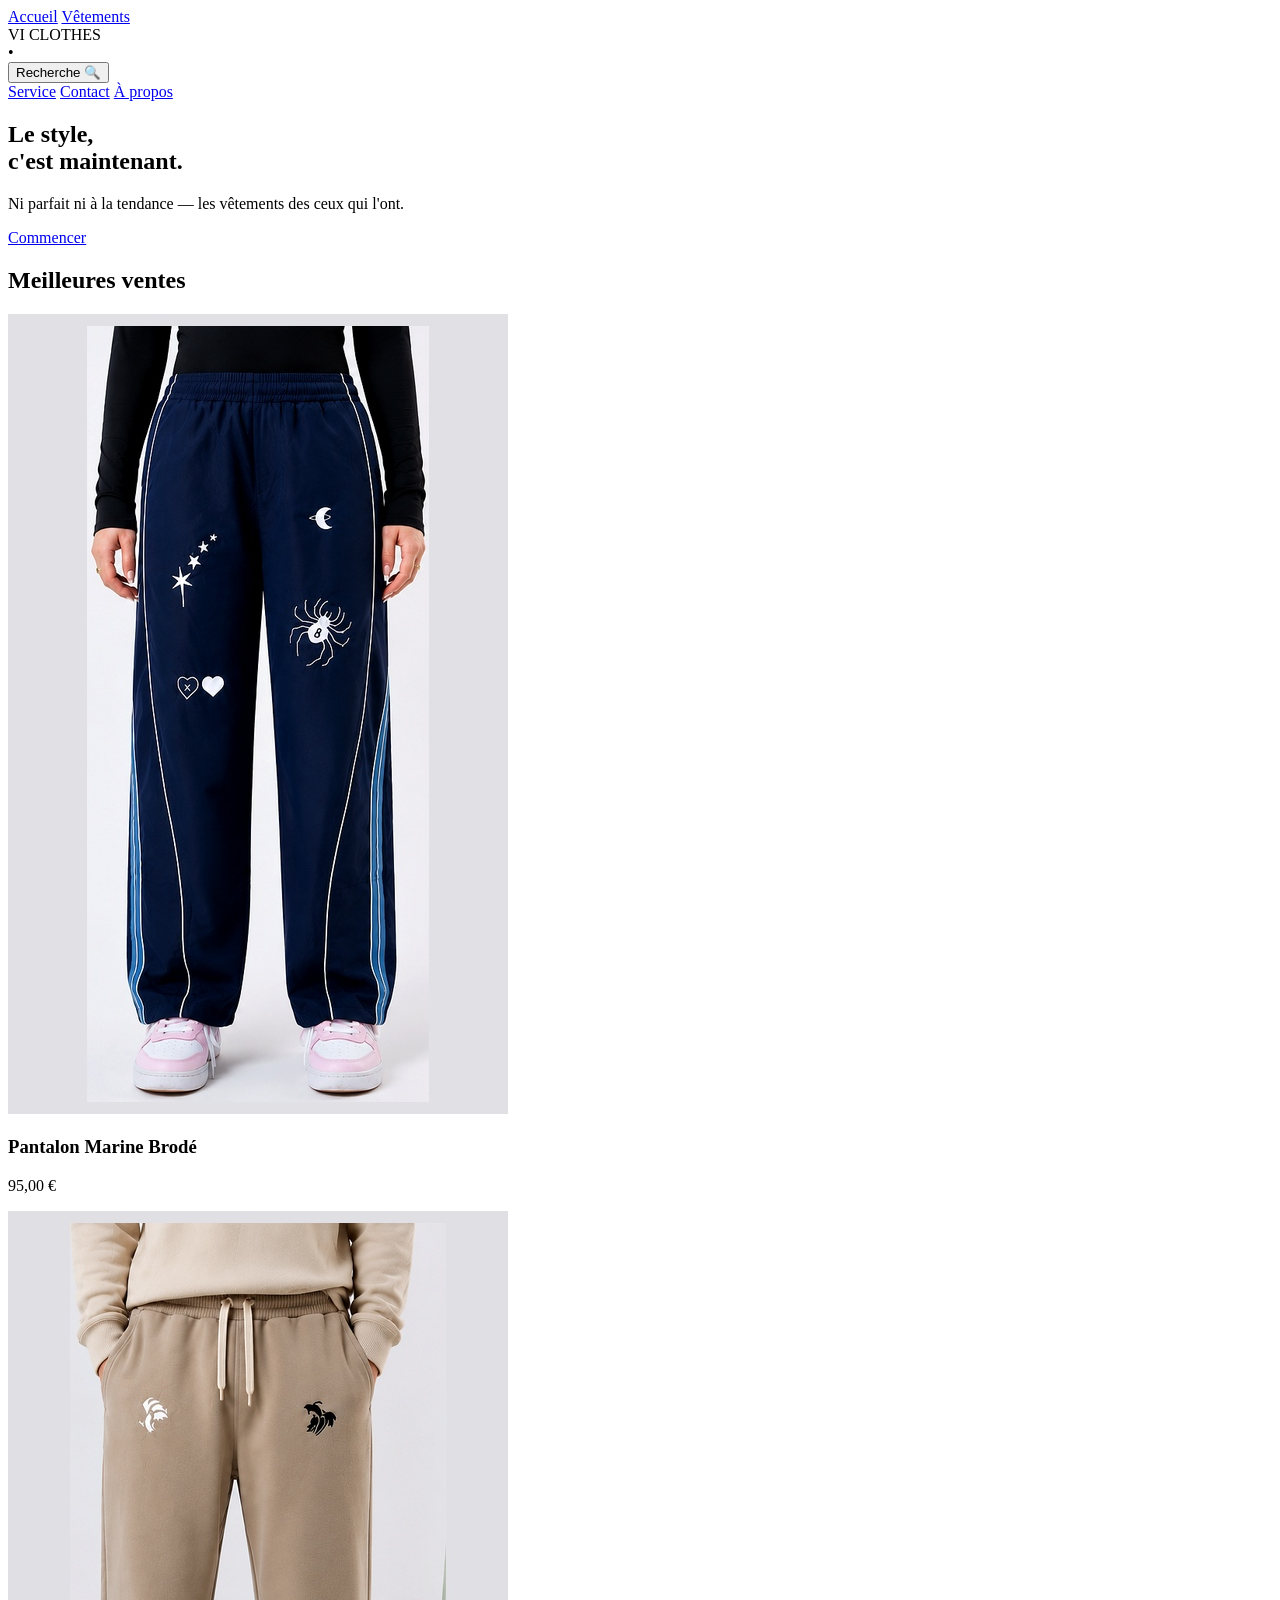
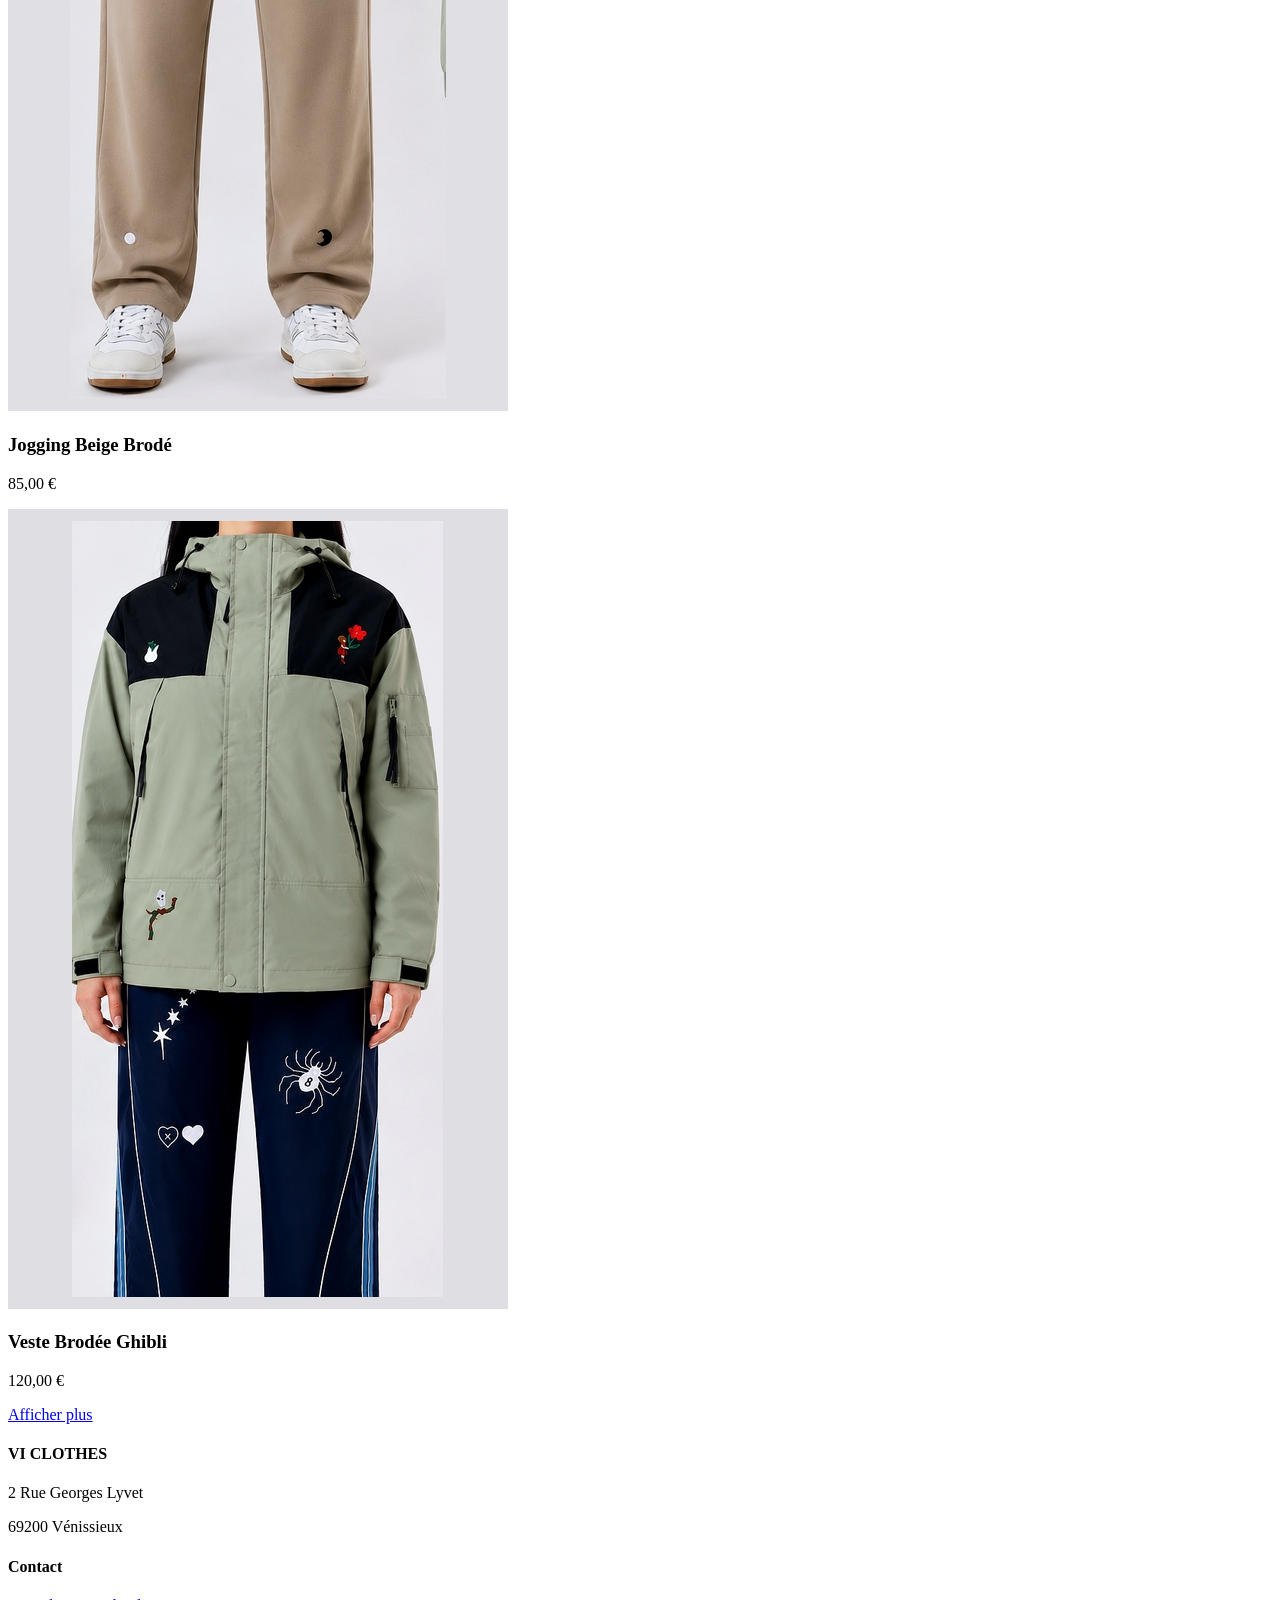
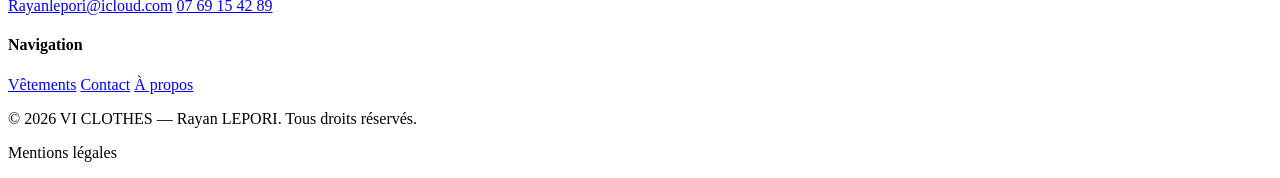
==== index.html @ 130543b9 "Update index.html" ====
<!DOCTYPE html>
<html lang="fr">
<head>
    <meta charset="UTF-8">
    <meta name="viewport" content="width=device-width, initial-scale=1.0">
    <title>VI CLOTHES</title>
    <link rel="stylesheet" href="accueil.css">
</head>
<body>

    <!-- NAVBAR -->
    <nav>
        <div class="nav-gauche">
            <a href="index.html">Accueil</a>
            <a href="vetements.html">Vêtements</a>
        </div>

        <div class="nav-centre">
            <span class="logo">VI CLOTHES</span><br>
            <span class="point">•</span>
        </div>

        <div class="nav-droite">
            <button class="btn-recherche">Recherche 🔍</button>
            <div class="nav-liens">
                <a href="service.html">Service</a>
                <a href="contact.html">Contact</a>
                <a href="apropos.html">À propos</a>
            </div>
        </div>
    </nav>

    <!-- BANNIERE -->
    <section class="banniere">
        <div class="banniere-overlay"></div>
        <div class="banniere-contenu">
            <h1>Le style,<br>c'est maintenant.</h1>
            <p>Ni parfait ni à la tendance — les vêtements des ceux qui l'ont.</p>
            <a href="vetements.html" class="btn-commander">Commencer</a>
        </div>
    </section>

    <!-- MEILLEURES VENTES -->
    <section class="meilleures-ventes">
        <h2>Meilleures ventes</h2>
        <div class="grille-produits">

            <div class="carte-produit">
                <img src="img/img_pantalon_marine.jpg" alt="Pantalon Marine Brodé">
                <div class="info-produit">
                    <h3>Pantalon Marine Brodé</h3>
                    <p>95,00 €</p>
                </div>
            </div>

            <div class="carte-produit">
                <img src="img/img_jogging_beige.jpg" alt="Jogging Beige Brodé">
                <div class="info-produit">
                    <h3>Jogging Beige Brodé</h3>
                    <p>85,00 €</p>
                </div>
            </div>

            <div class="carte-produit">
                <img src="img/img_veste_ghibli.jpg" alt="Veste Brodée Ghibli">
                <div class="info-produit">
                    <h3>Veste Brodée Ghibli</h3>
                    <p>120,00 €</p>
                </div>
            </div>

        </div>
        <div class="voir-plus">
            <a href="vetements.html">Afficher plus</a>
        </div>
    </section>

    <!-- FOOTER -->
    <footer>
        <div class="footer-grille">
            <div class="footer-colonne">
                <h4>VI CLOTHES</h4>
                <p>2 Rue Georges Lyvet</p>
                <p>69200 Vénissieux</p>
            </div>
            <div class="footer-colonne">
                <h4>Contact</h4>
                <a href="mailto:Rayanlepori@icloud.com">Rayanlepori@icloud.com</a>
                <a href="tel:0769154289">07 69 15 42 89</a>
            </div>
            <div class="footer-colonne">
                <h4>Navigation</h4>
                <a href="vetements.html">Vêtements</a>
                <a href="contact.html">Contact</a>
                <a href="apropos.html">À propos</a>
            </div>
        </div>
        <div class="footer-bas">
            <p>© 2026 VI CLOTHES — Rayan LEPORI. Tous droits réservés.</p>
            <p>Mentions légales</p>
        </div>
    </footer>

</body>
</html>
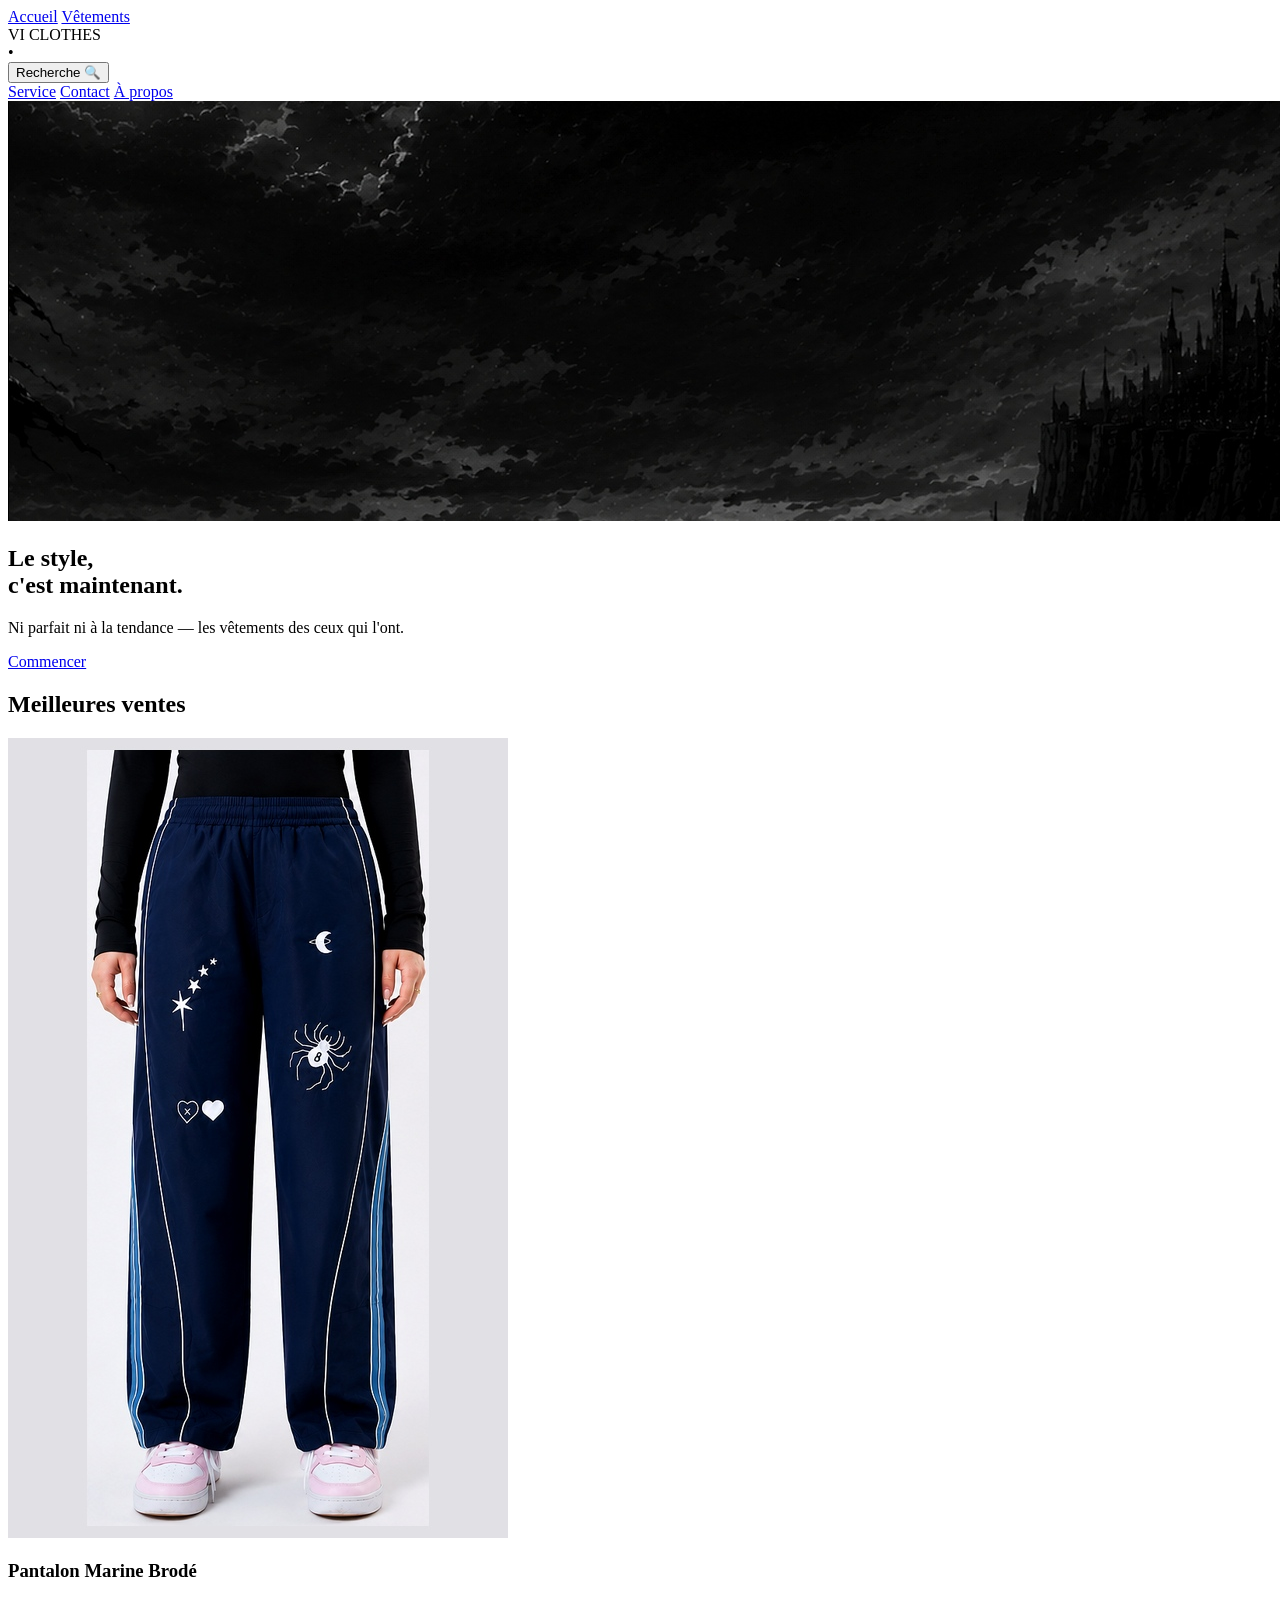
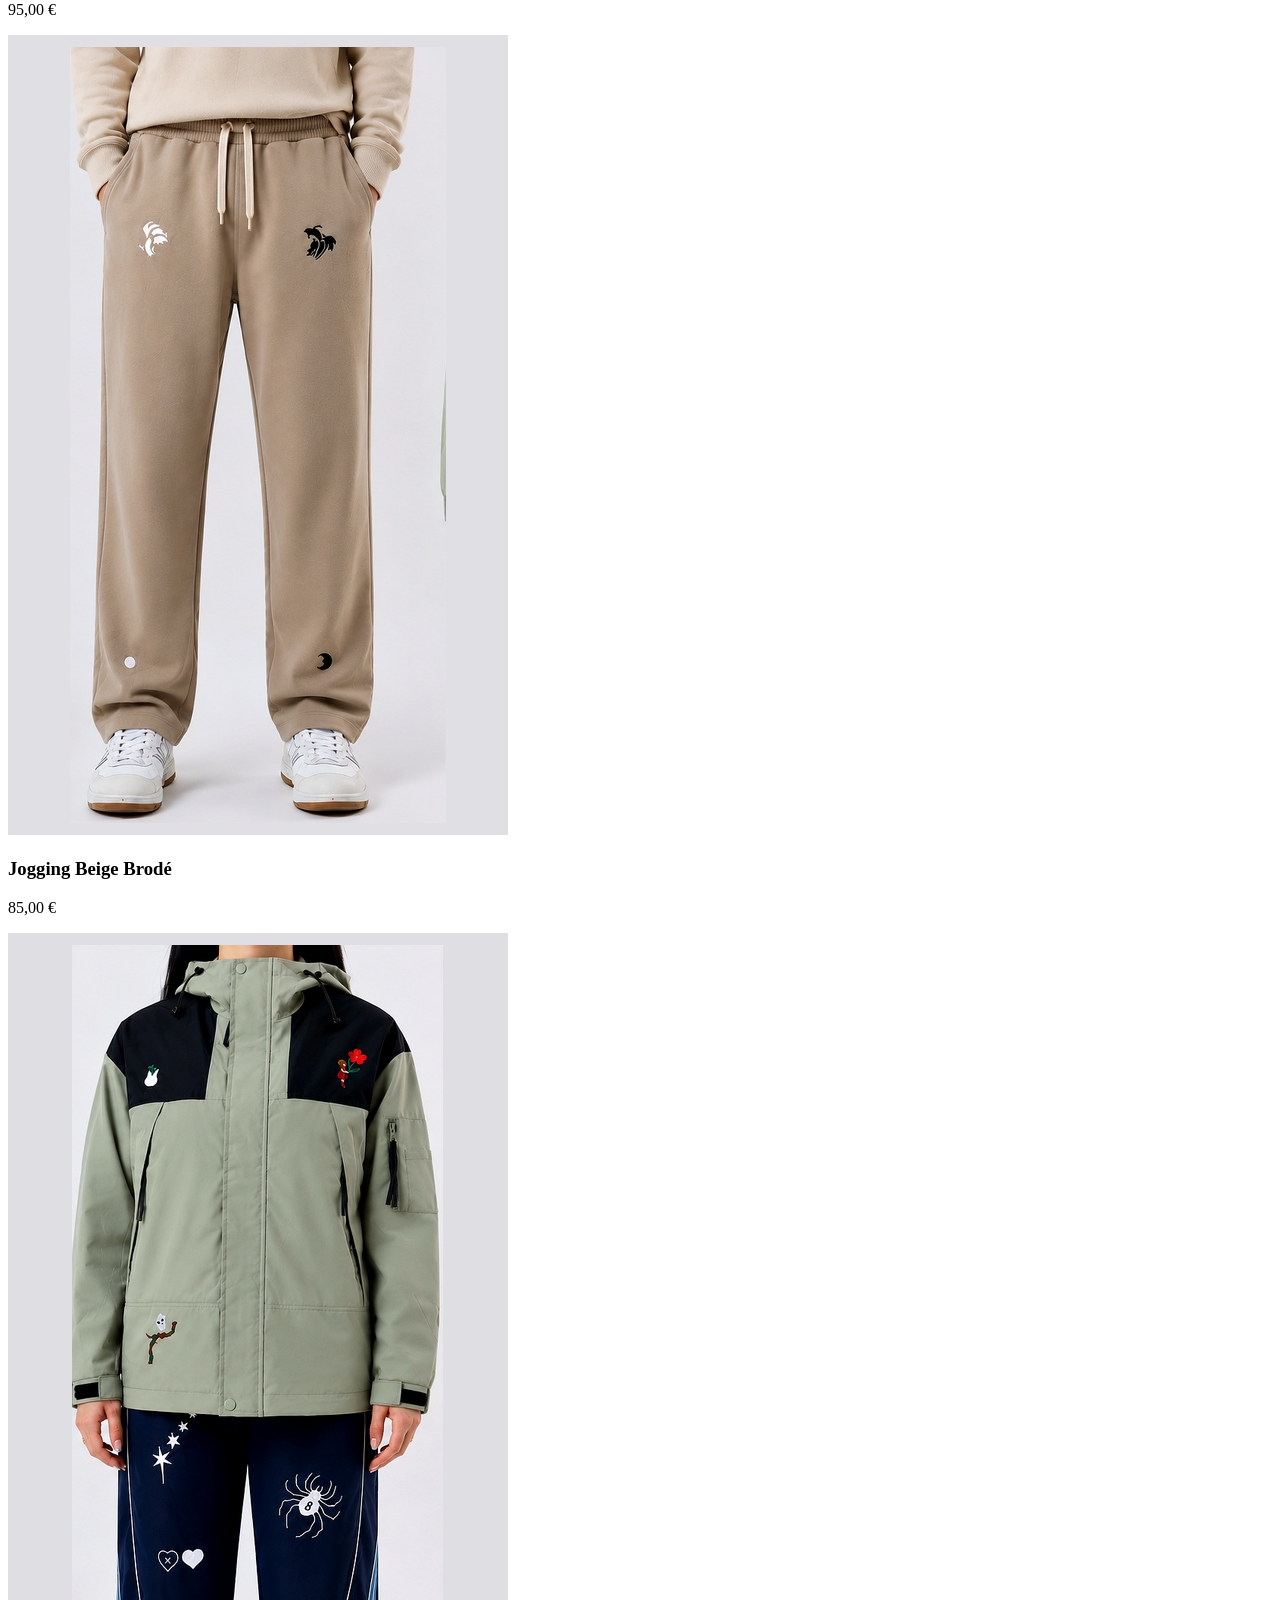
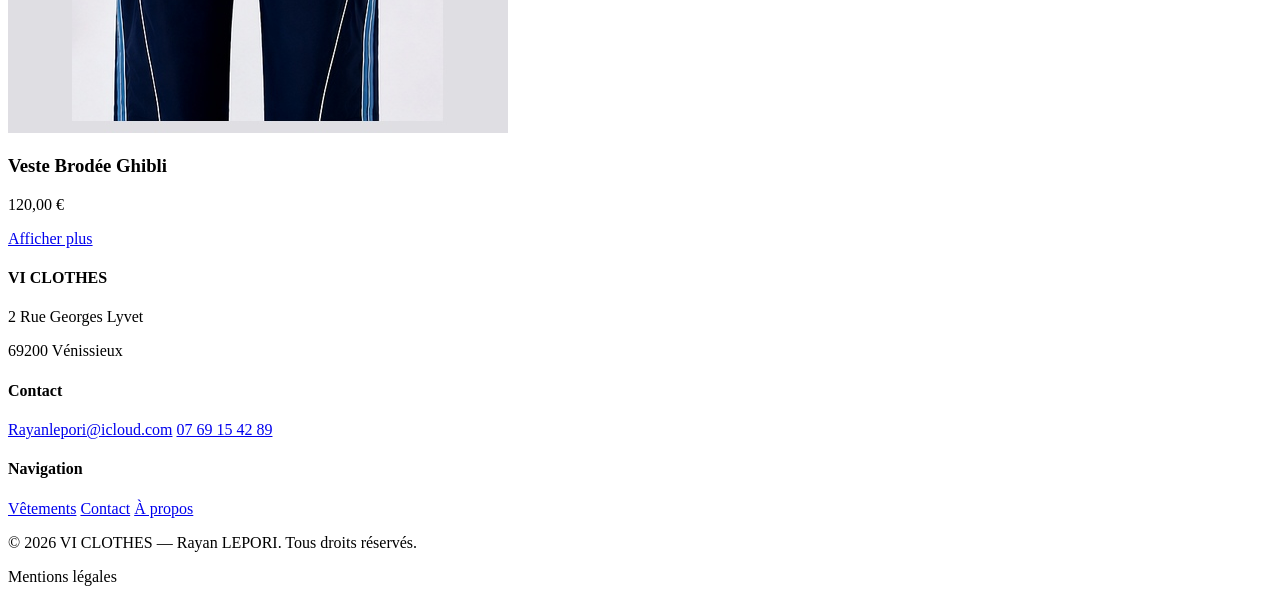
==== commit dae42d2b: "Update index.html" ====
--- a/index.html
+++ b/index.html
@@ -32,6 +32,7 @@
 
     <!-- BANNIERE -->
     <section class="banniere">
+        <img src="img/banniere.jpg" alt="Bannière VI CLOTHES" class="banniere-image">
         <div class="banniere-overlay"></div>
         <div class="banniere-contenu">
             <h1>Le style,<br>c'est maintenant.</h1>
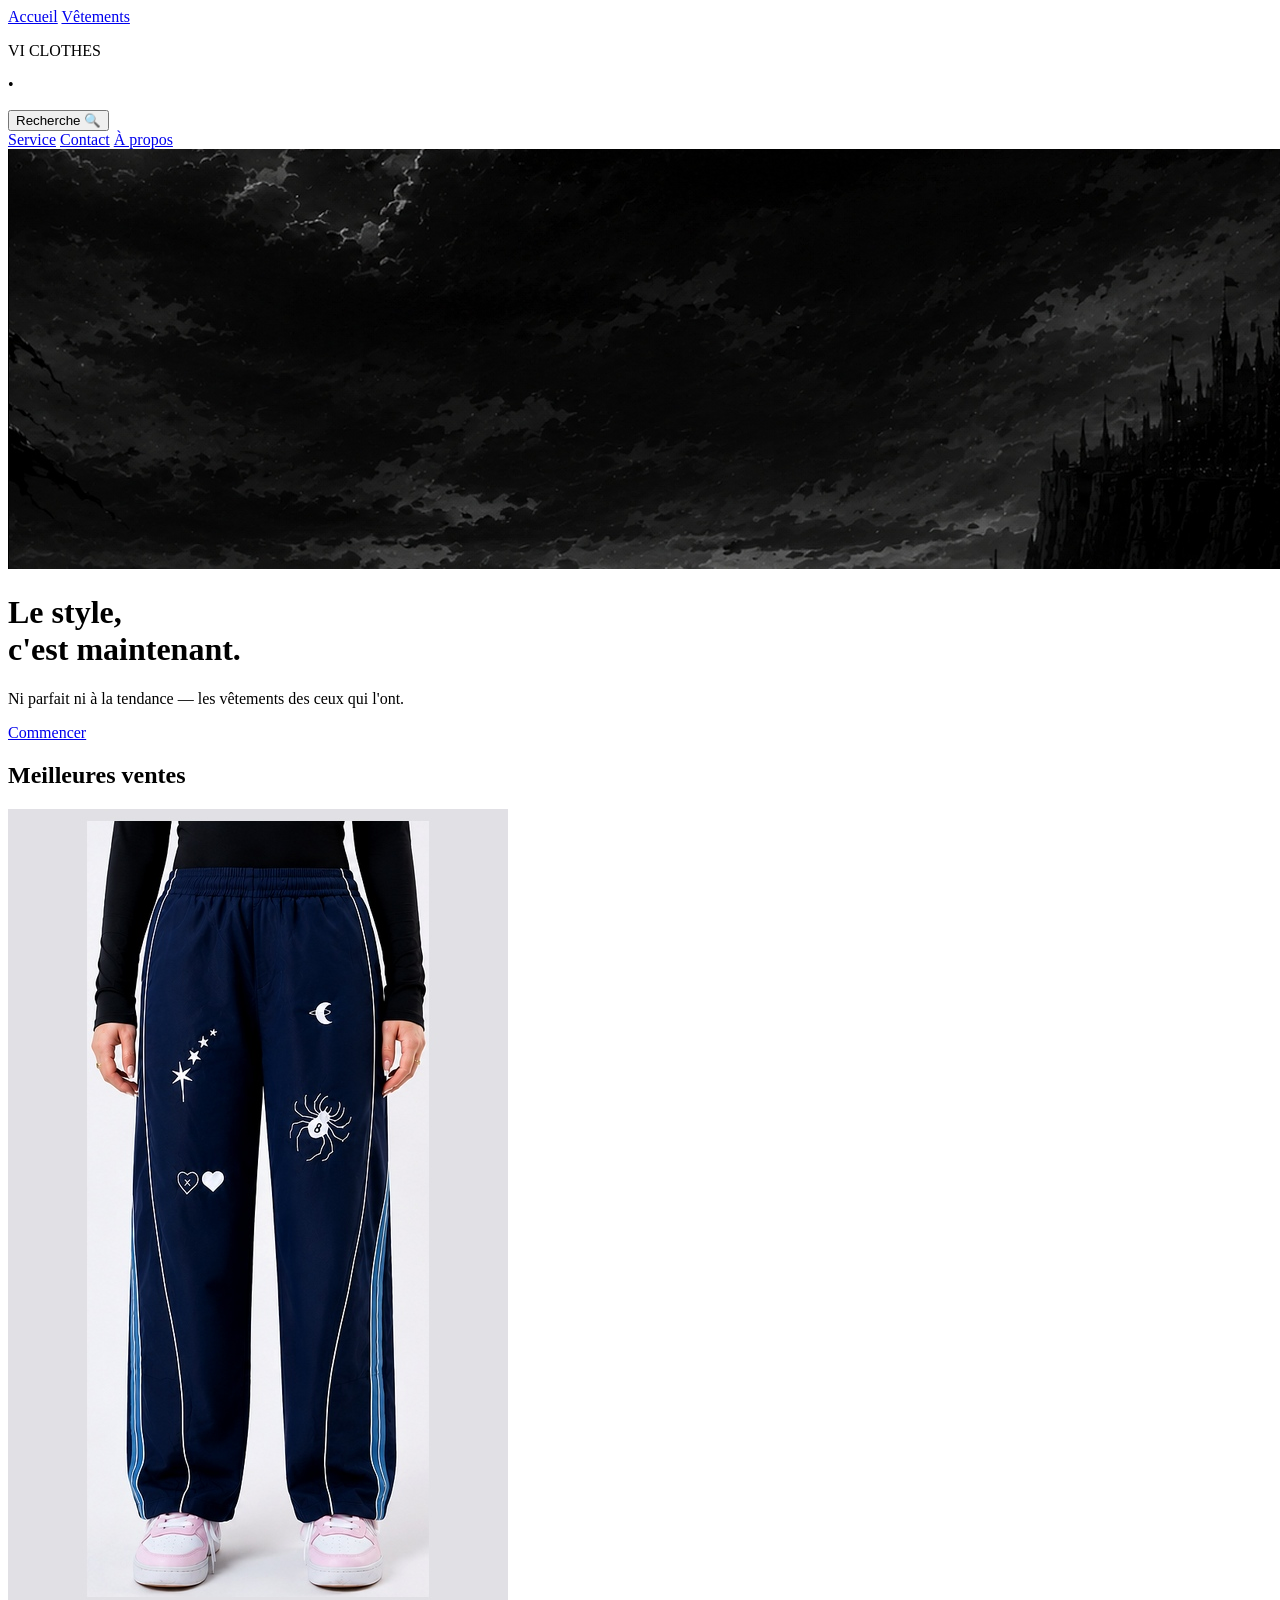
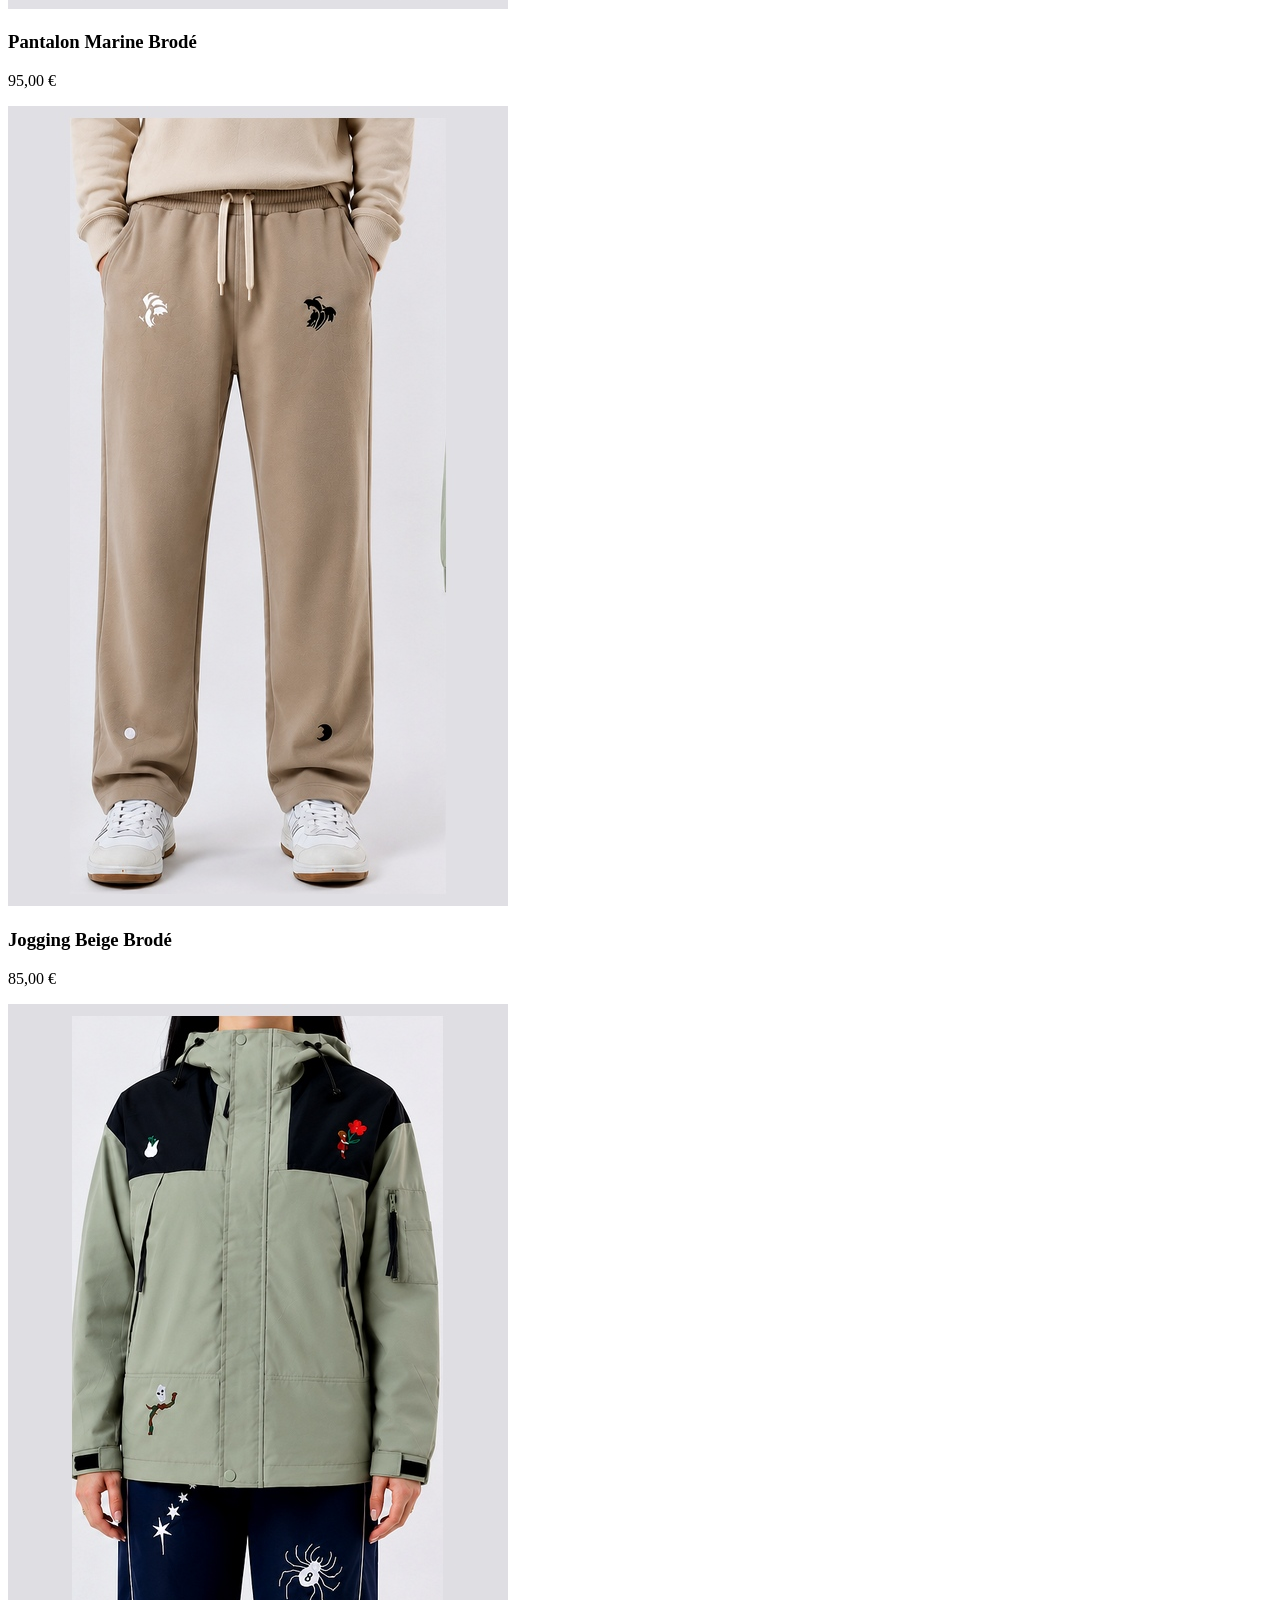
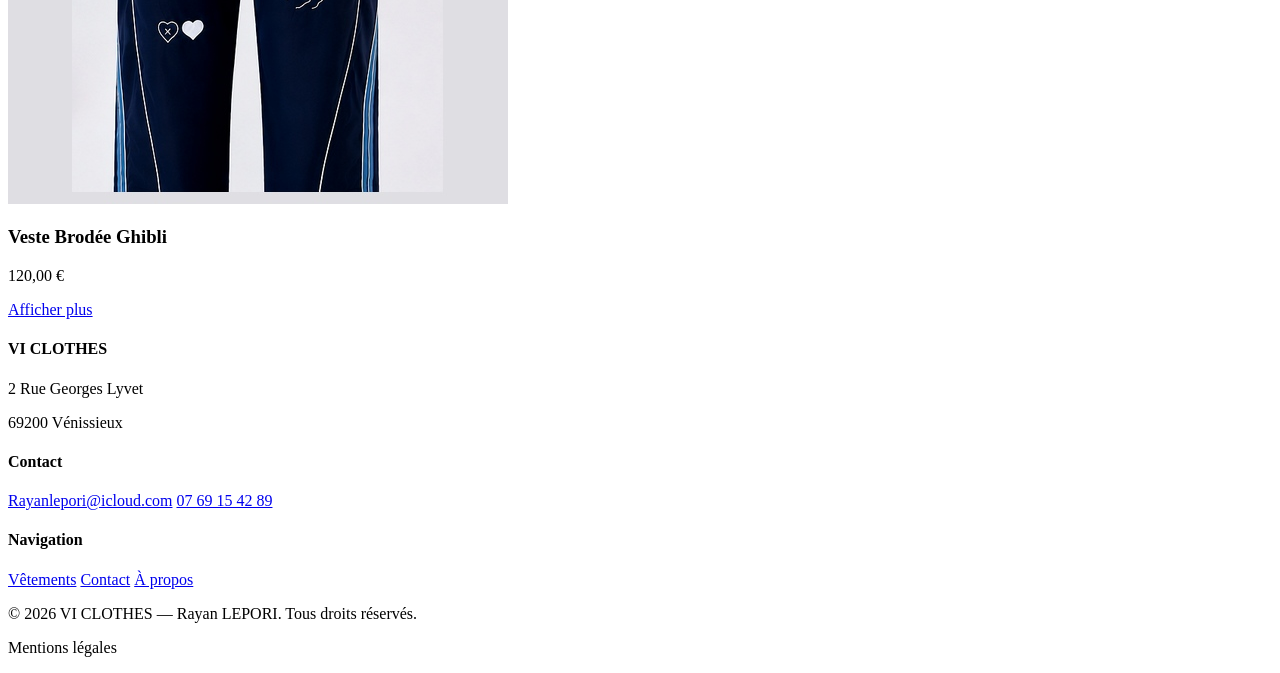
==== commit cb31b987: "Update index.html" ====
--- a/index.html
+++ b/index.html
@@ -10,14 +10,12 @@
 
     <!-- NAVBAR -->
     <nav>
-        <div class="nav-gauche">
-            <a href="index.html">Accueil</a>
-            <a href="vetements.html">Vêtements</a>
-        </div>
+        <a href="index.html">Accueil</a>
+        <a href="vetements.html">Vêtements</a>
 
-        <div class="nav-centre">
-            <span class="logo">VI CLOTHES</span><br>
-            <span class="point">•</span>
+        <div class="nav-logo">
+            <p>VI CLOTHES</p>
+            <p>•</p>
         </div>
 
         <div class="nav-droite">
@@ -31,18 +29,17 @@
     </nav>
 
     <!-- BANNIERE -->
-    <section class="banniere">
-        <img src="img/banniere.jpg" alt="Bannière VI CLOTHES" class="banniere-image">
-        <div class="banniere-overlay"></div>
+    <div class="banniere">
+        <img src="img/banniere.jpg" alt="Bannière VI CLOTHES">
         <div class="banniere-contenu">
             <h1>Le style,<br>c'est maintenant.</h1>
             <p>Ni parfait ni à la tendance — les vêtements des ceux qui l'ont.</p>
             <a href="vetements.html" class="btn-commander">Commencer</a>
         </div>
-    </section>
+    </div>
 
     <!-- MEILLEURES VENTES -->
-    <section class="meilleures-ventes">
+    <div class="meilleures-ventes">
         <h2>Meilleures ventes</h2>
         <div class="grille-produits">
 
@@ -74,7 +71,7 @@
         <div class="voir-plus">
             <a href="vetements.html">Afficher plus</a>
         </div>
-    </section>
+    </div>
 
     <!-- FOOTER -->
     <footer>
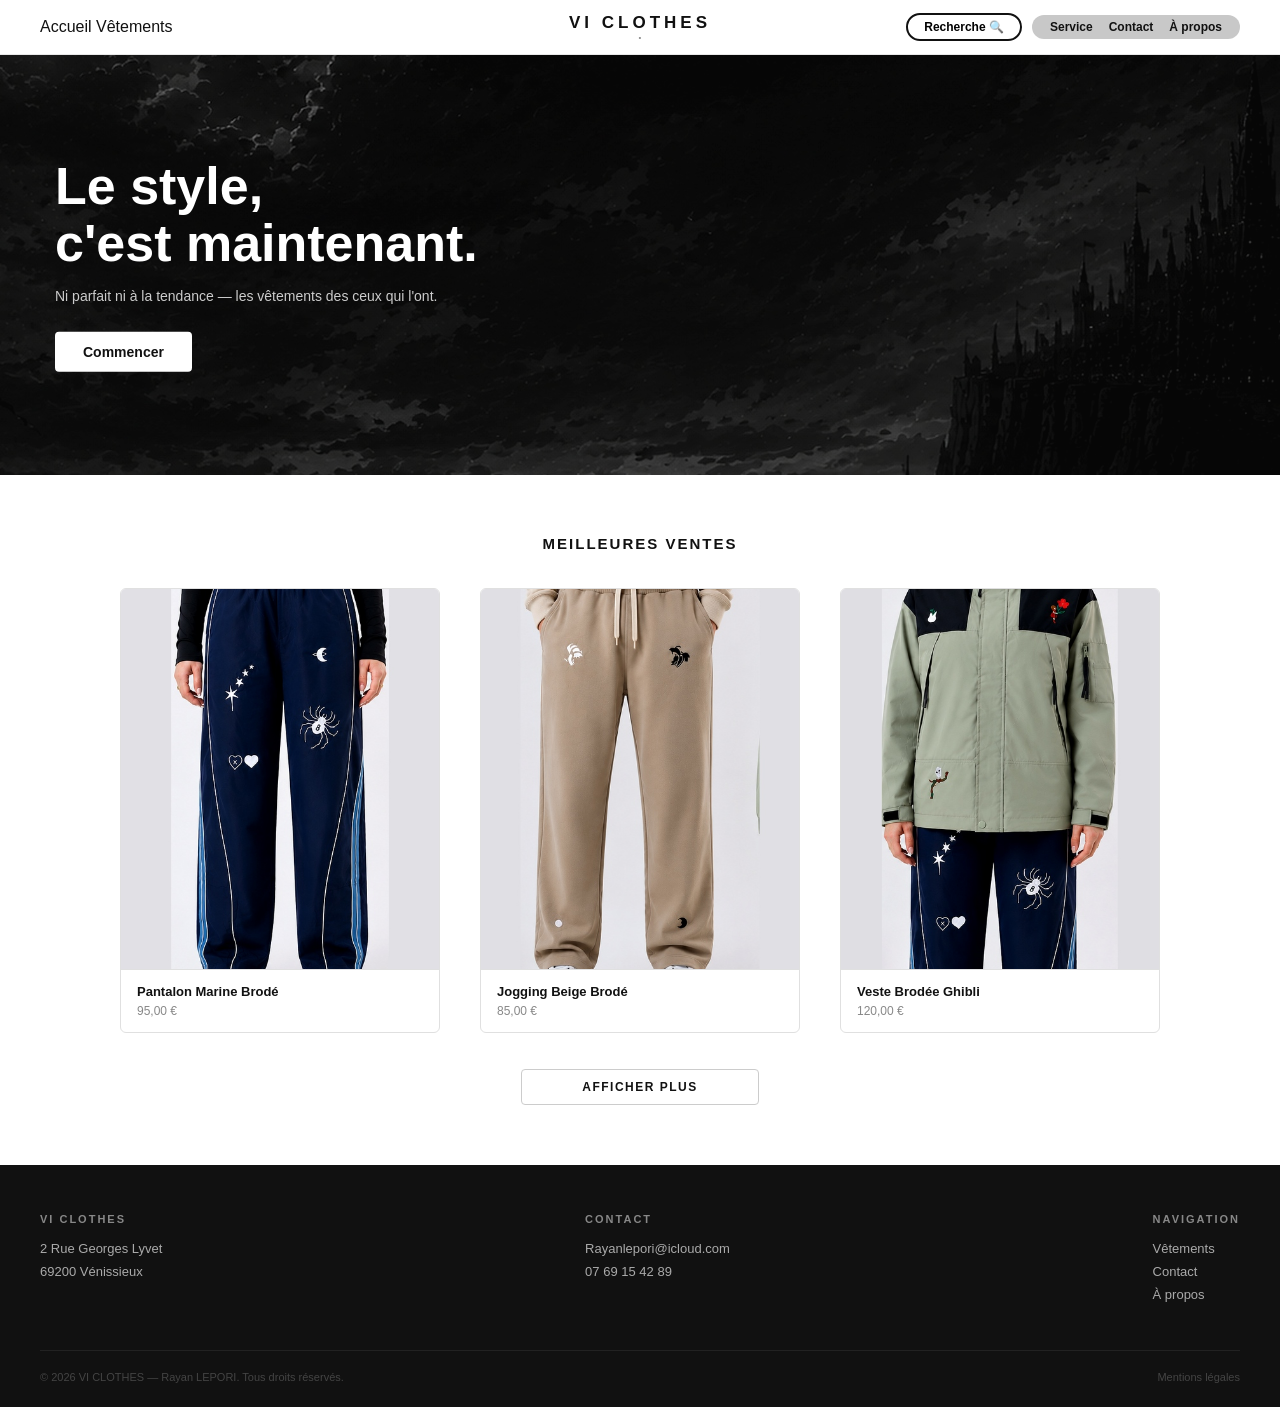
==== commit 543745f4: "Update index.html" ====
--- a/index.html
+++ b/index.html
@@ -10,8 +10,10 @@
 
     <!-- NAVBAR -->
     <nav>
-        <a href="index.html">Accueil</a>
-        <a href="vetements.html">Vêtements</a>
+        <div class="nav-gauche">
+            <a href="index.html">Accueil</a>
+            <a href="vetements.html">Vêtements</a>
+        </div>
 
         <div class="nav-logo">
             <p>VI CLOTHES</p>
--- a/accueil.css
+++ b/accueil.css
@@ -0,0 +1,259 @@
+/* ===== RESET ===== */
+* {
+    margin: 0;
+    padding: 0;
+    box-sizing: border-box;
+}
+
+body {
+    font-family: Arial, sans-serif;
+    background-color: #ffffff;
+    color: #111111;
+}
+
+a {
+    text-decoration: none;
+    color: #111111;
+}
+
+/* ===== NAVBAR ===== */
+nav {
+    background-color: #ffffff;
+    border-bottom: 1px solid #e8e8e8;
+    height: 55px;
+    display: grid;
+    grid-template-columns: 1fr auto 1fr;
+    align-items: center;
+    padding: 0 40px;
+    position: sticky;
+    top: 0;
+    z-index: 100;
+}
+
+nav > a {
+    font-size: 13px;
+    font-weight: bold;
+}
+
+nav > a:first-child {
+    margin-right: 20px;
+}
+
+.nav-logo {
+    text-align: center;
+}
+
+.nav-logo p:first-child {
+    font-size: 17px;
+    font-weight: bold;
+    letter-spacing: 4px;
+}
+
+.nav-logo p:last-child {
+    font-size: 8px;
+    color: #888888;
+}
+
+.nav-droite {
+    display: flex;
+    align-items: center;
+    justify-content: flex-end;
+    gap: 10px;
+}
+
+.btn-recherche {
+    border: 2px solid #111111;
+    border-radius: 20px;
+    padding: 5px 16px;
+    font-size: 12px;
+    font-weight: bold;
+    background: none;
+    cursor: pointer;
+    font-family: Arial, sans-serif;
+}
+
+.nav-liens {
+    background-color: #c8c8c8;
+    border-radius: 20px;
+    padding: 5px 18px;
+    display: flex;
+    gap: 16px;
+    align-items: center;
+}
+
+.nav-liens a {
+    font-size: 12px;
+    font-weight: bold;
+}
+
+/* ===== BANNIERE ===== */
+.banniere {
+    width: 100%;
+    height: 420px;
+    background-color: #111111;
+    position: relative;
+    overflow: hidden;
+}
+
+.banniere img {
+    position: absolute;
+    top: 0;
+    left: 0;
+    width: 100%;
+    height: 100%;
+    object-fit: cover;
+    opacity: 0.6;
+}
+
+.banniere-contenu {
+    position: absolute;
+    top: 50%;
+    left: 55px;
+    transform: translateY(-50%);
+    z-index: 1;
+}
+
+.banniere-contenu h1 {
+    font-size: 52px;
+    font-weight: bold;
+    color: #ffffff;
+    line-height: 1.1;
+    margin-bottom: 16px;
+}
+
+.banniere-contenu p {
+    font-size: 14px;
+    color: #cccccc;
+    margin-bottom: 28px;
+}
+
+.btn-commander {
+    display: inline-block;
+    background-color: #ffffff;
+    color: #111111;
+    padding: 12px 28px;
+    font-size: 14px;
+    font-weight: bold;
+    border-radius: 4px;
+}
+
+/* ===== MEILLEURES VENTES ===== */
+.meilleures-ventes {
+    padding: 60px 40px;
+    background-color: #ffffff;
+}
+
+.meilleures-ventes h2 {
+    text-align: center;
+    font-size: 15px;
+    font-weight: bold;
+    letter-spacing: 2px;
+    text-transform: uppercase;
+    margin-bottom: 36px;
+}
+
+.grille-produits {
+    display: flex;
+    justify-content: center;
+    gap: 40px;
+    max-width: 1200px;
+    margin: 0 auto;
+}
+
+.carte-produit {
+    border: 1px solid #e0e0e0;
+    border-radius: 6px;
+    overflow: hidden;
+    width: 320px;
+    cursor: pointer;
+}
+
+.carte-produit:hover {
+    box-shadow: 0 4px 20px rgba(0, 0, 0, 0.08);
+}
+
+.carte-produit img {
+    width: 100%;
+    height: 380px;
+    object-fit: cover;
+    display: block;
+}
+
+.info-produit {
+    padding: 14px 16px;
+    border-top: 1px solid #e0e0e0;
+}
+
+.info-produit h3 {
+    font-size: 13px;
+    font-weight: bold;
+    margin-bottom: 5px;
+}
+
+.info-produit p {
+    font-size: 12px;
+    color: #888888;
+}
+
+.voir-plus {
+    text-align: center;
+    margin-top: 36px;
+}
+
+.voir-plus a {
+    display: inline-block;
+    border: 1px solid #cccccc;
+    padding: 10px 60px;
+    font-size: 12px;
+    font-weight: bold;
+    letter-spacing: 1.5px;
+    text-transform: uppercase;
+    border-radius: 4px;
+}
+
+/* ===== FOOTER ===== */
+footer {
+    background-color: #111111;
+    color: #ffffff;
+    padding: 48px 40px 24px;
+}
+
+.footer-grille {
+    display: flex;
+    justify-content: space-between;
+    gap: 40px;
+    margin-bottom: 40px;
+}
+
+.footer-colonne h4 {
+    font-size: 11px;
+    font-weight: bold;
+    letter-spacing: 2px;
+    text-transform: uppercase;
+    color: #888888;
+    margin-bottom: 16px;
+}
+
+.footer-colonne p,
+.footer-colonne a {
+    font-size: 13px;
+    color: #aaaaaa;
+    display: block;
+    margin-bottom: 8px;
+}
+
+.footer-colonne a:hover {
+    color: #ffffff;
+}
+
+.footer-bas {
+    border-top: 1px solid #222222;
+    padding-top: 20px;
+    display: flex;
+    justify-content: space-between;
+}
+
+.footer-bas p {
+    font-size: 11px;
+    color: #444444;
+}
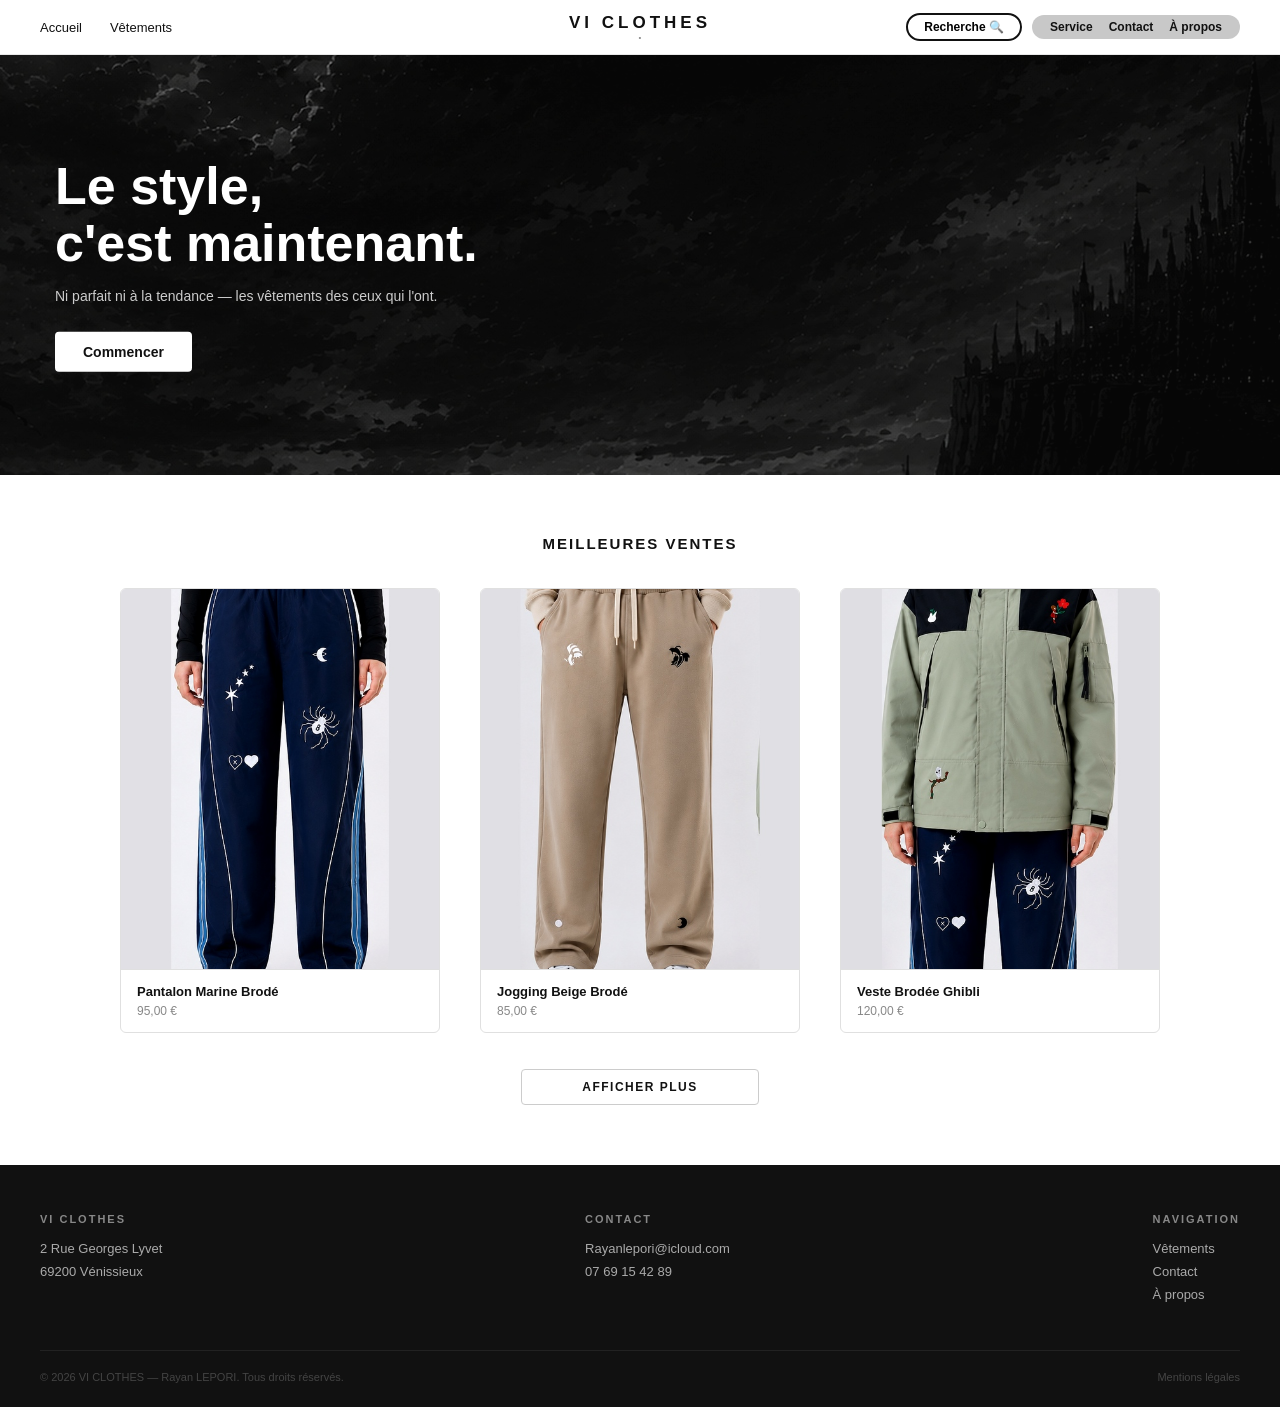
==== commit 774cbb61: "Update index.html" ====
--- a/index.html
+++ b/index.html
@@ -45,29 +45,29 @@
         <h2>Meilleures ventes</h2>
         <div class="grille-produits">
 
-            <div class="carte-produit">
+            <a href="produit-pantalon-marine.html" class="carte-produit">
                 <img src="img/img_pantalon_marine.jpg" alt="Pantalon Marine Brodé">
                 <div class="info-produit">
                     <h3>Pantalon Marine Brodé</h3>
                     <p>95,00 €</p>
                 </div>
-            </div>
+            </a>
 
-            <div class="carte-produit">
+            <a href="produit-jogging-beige.html" class="carte-produit">
                 <img src="img/img_jogging_beige.jpg" alt="Jogging Beige Brodé">
                 <div class="info-produit">
                     <h3>Jogging Beige Brodé</h3>
                     <p>85,00 €</p>
                 </div>
-            </div>
+            </a>
 
-            <div class="carte-produit">
+            <a href="produit-veste-ghibli.html" class="carte-produit">
                 <img src="img/img_veste_ghibli.jpg" alt="Veste Brodée Ghibli">
                 <div class="info-produit">
                     <h3>Veste Brodée Ghibli</h3>
                     <p>120,00 €</p>
                 </div>
-            </div>
+            </a>
 
         </div>
         <div class="voir-plus">
--- a/accueil.css
+++ b/accueil.css
@@ -30,13 +30,20 @@
     z-index: 100;
 }
 
-nav > a {
+.nav-gauche {
+    display: flex;
+    gap: 28px;
+    align-items: center;
+}
+
+.nav-gauche a {
     font-size: 13px;
-    font-weight: bold;
-}
-
-nav > a:first-child {
-    margin-right: 20px;
+    font-weight: 500;
+    font-family: Arial, sans-serif;
+}
+
+.nav-gauche a:hover {
+    opacity: 0.6;
 }
 
 .nav-logo {
@@ -47,6 +54,7 @@
     font-size: 17px;
     font-weight: bold;
     letter-spacing: 4px;
+    font-family: Arial, sans-serif;
 }
 
 .nav-logo p:last-child {
@@ -55,6 +63,58 @@
 }
 
 .nav-droite {
+    grid-column: 3;
+    display: flex;
+    align-items: center;
+    justify-content: flex-end;
+    gap: 10px;
+}
+
+.btn-recherche {
+    border: 2px solid #111111;
+    border-radius: 20px;
+    padding: 5px 16px;
+    font-size: 12px;
+    font-weight: bold;
+    background: none;
+    cursor: pointer;
+    font-family: Arial, sans-serif;
+}
+
+.nav-liens {
+    background-color: #c8c8c8;
+    border-radius: 20px;
+    padding: 5px 18px;
+    display: flex;
+    gap: 16px;
+    align-items: center;
+}
+
+.nav-liens a {
+    font-size: 12px;
+    font-weight: 500;
+    font-family: Arial, sans-serif;
+    color: #111111;
+}
+.nav-logo {
+    grid-column: 2;
+    text-align: center;
+}
+
+.nav-logo p:first-child {
+    font-size: 17px;
+    font-weight: bold;
+    letter-spacing: 4px;
+}
+
+.nav-logo p:last-child {
+    font-size: 8px;
+    color: #888888;
+}
+
+/* Droite colonne 3 */
+.nav-droite {
+    grid-column: 3;
     display: flex;
     align-items: center;
     justify-content: flex-end;
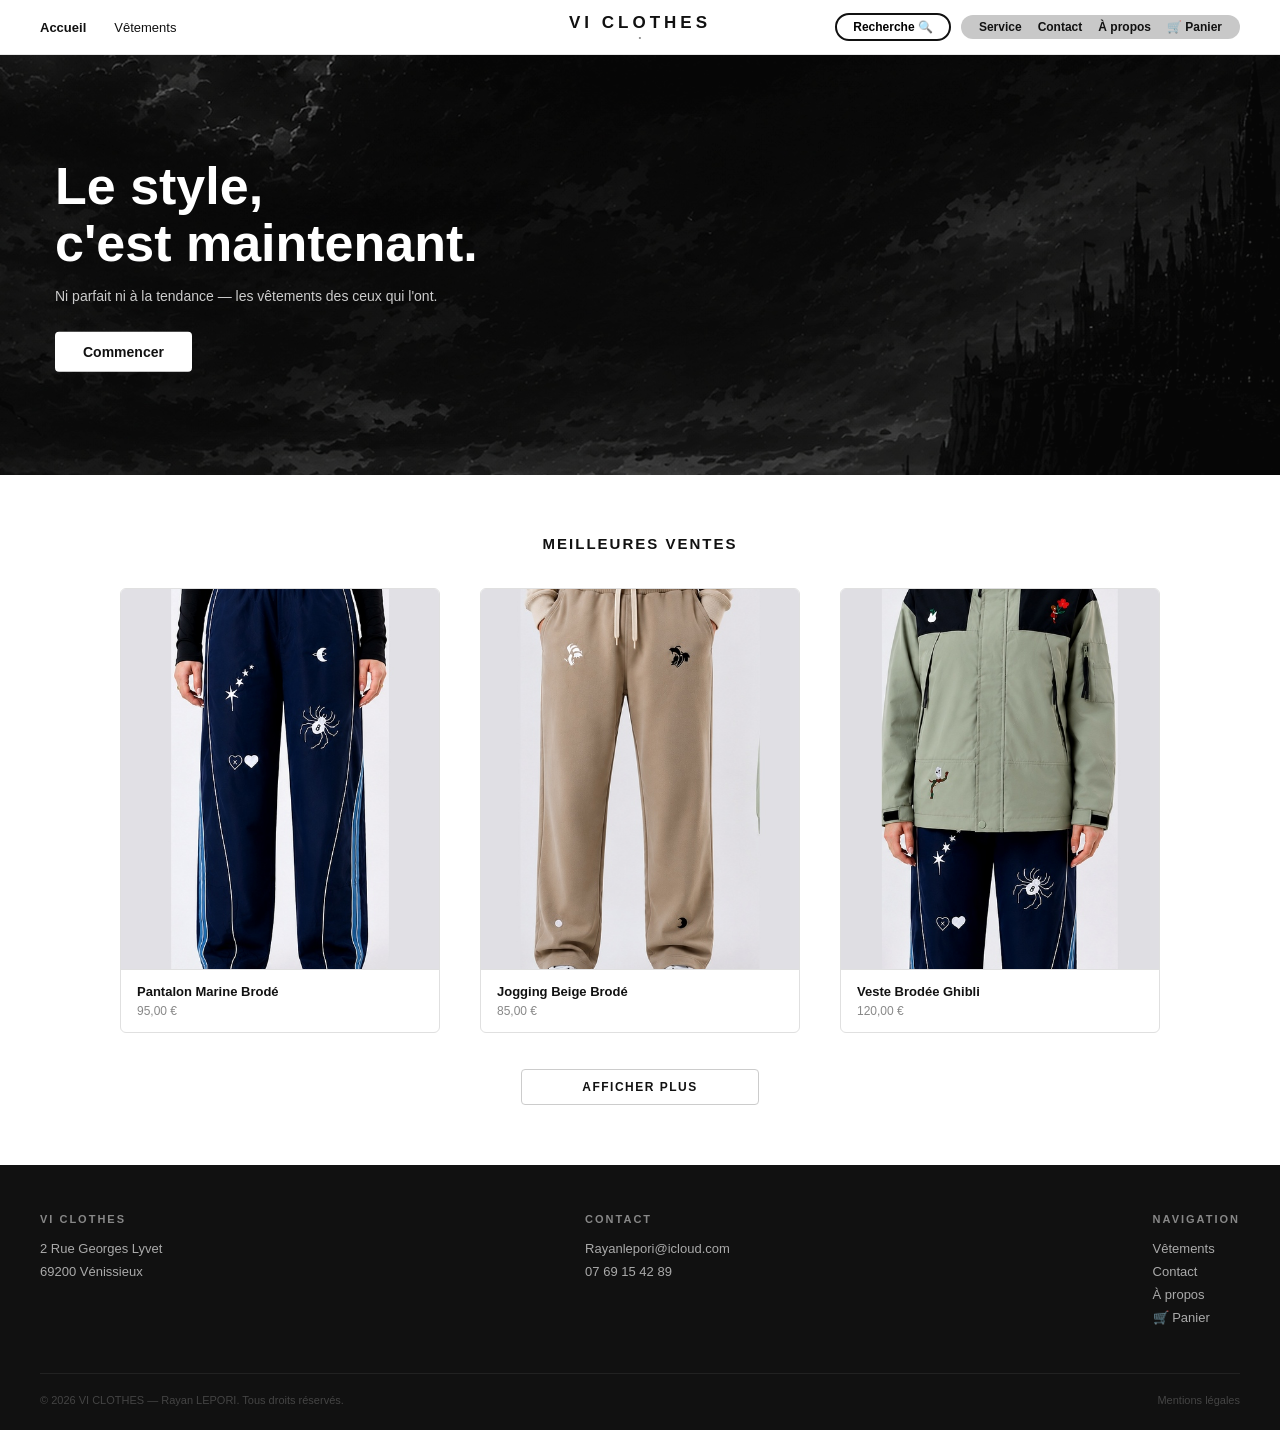
==== commit 2a5ffa6b: "Update index.html" ====
--- a/index.html
+++ b/index.html
@@ -11,7 +11,7 @@
     <!-- NAVBAR -->
     <nav>
         <div class="nav-gauche">
-            <a href="index.html">Accueil</a>
+            <a href="index.html" class="actif">Accueil</a>
             <a href="vetements.html">Vêtements</a>
         </div>
 
@@ -26,6 +26,7 @@
                 <a href="service.html">Service</a>
                 <a href="contact.html">Contact</a>
                 <a href="apropos.html">À propos</a>
+                <a href="panier.html">🛒 Panier <span id="panier-compteur"></span></a>
             </div>
         </div>
     </nav>
@@ -93,6 +94,7 @@
                 <a href="vetements.html">Vêtements</a>
                 <a href="contact.html">Contact</a>
                 <a href="apropos.html">À propos</a>
+                <a href="panier.html">🛒 Panier <span id="panier-compteur"></span></a>
             </div>
         </div>
         <div class="footer-bas">
@@ -101,5 +103,6 @@
         </div>
     </footer>
 
+    <script src="panier.js"></script>
 </body>
 </html>
--- a/accueil.css
+++ b/accueil.css
@@ -1,22 +1,10 @@
-/* ===== RESET ===== */
-* {
-    margin: 0;
-    padding: 0;
-    box-sizing: border-box;
-}
+* { margin: 0; padding: 0; box-sizing: border-box; }
 
-body {
-    font-family: Arial, sans-serif;
-    background-color: #ffffff;
-    color: #111111;
-}
+body { font-family: Arial, sans-serif; background-color: #ffffff; color: #111111; }
 
-a {
-    text-decoration: none;
-    color: #111111;
-}
+a { text-decoration: none; color: #111111; }
 
-/* ===== NAVBAR ===== */
+/* NAVBAR */
 nav {
     background-color: #ffffff;
     border-bottom: 1px solid #e8e8e8;
@@ -30,45 +18,16 @@
     z-index: 100;
 }
 
-.nav-gauche {
-    display: flex;
-    gap: 28px;
-    align-items: center;
-}
+.nav-gauche { display: flex; gap: 28px; align-items: center; }
+.nav-gauche a { font-size: 13px; font-weight: 400; }
+.nav-gauche a:hover { opacity: 0.6; }
+.nav-gauche a.actif { font-weight: 700; }
 
-.nav-gauche a {
-    font-size: 13px;
-    font-weight: 500;
-    font-family: Arial, sans-serif;
-}
+.nav-logo { text-align: center; }
+.nav-logo p:first-child { font-size: 17px; font-weight: bold; letter-spacing: 4px; }
+.nav-logo p:last-child { font-size: 8px; color: #888888; }
 
-.nav-gauche a:hover {
-    opacity: 0.6;
-}
-
-.nav-logo {
-    text-align: center;
-}
-
-.nav-logo p:first-child {
-    font-size: 17px;
-    font-weight: bold;
-    letter-spacing: 4px;
-    font-family: Arial, sans-serif;
-}
-
-.nav-logo p:last-child {
-    font-size: 8px;
-    color: #888888;
-}
-
-.nav-droite {
-    grid-column: 3;
-    display: flex;
-    align-items: center;
-    justify-content: flex-end;
-    gap: 10px;
-}
+.nav-droite { display: flex; align-items: center; justify-content: flex-end; gap: 10px; }
 
 .btn-recherche {
     border: 2px solid #111111;
@@ -89,64 +48,9 @@
     gap: 16px;
     align-items: center;
 }
+.nav-liens a { font-size: 12px; font-weight: bold; }
 
-.nav-liens a {
-    font-size: 12px;
-    font-weight: 500;
-    font-family: Arial, sans-serif;
-    color: #111111;
-}
-.nav-logo {
-    grid-column: 2;
-    text-align: center;
-}
-
-.nav-logo p:first-child {
-    font-size: 17px;
-    font-weight: bold;
-    letter-spacing: 4px;
-}
-
-.nav-logo p:last-child {
-    font-size: 8px;
-    color: #888888;
-}
-
-/* Droite colonne 3 */
-.nav-droite {
-    grid-column: 3;
-    display: flex;
-    align-items: center;
-    justify-content: flex-end;
-    gap: 10px;
-}
-
-.btn-recherche {
-    border: 2px solid #111111;
-    border-radius: 20px;
-    padding: 5px 16px;
-    font-size: 12px;
-    font-weight: bold;
-    background: none;
-    cursor: pointer;
-    font-family: Arial, sans-serif;
-}
-
-.nav-liens {
-    background-color: #c8c8c8;
-    border-radius: 20px;
-    padding: 5px 18px;
-    display: flex;
-    gap: 16px;
-    align-items: center;
-}
-
-.nav-liens a {
-    font-size: 12px;
-    font-weight: bold;
-}
-
-/* ===== BANNIERE ===== */
+/* BANNIERE */
 .banniere {
     width: 100%;
     height: 420px;
@@ -157,10 +61,8 @@
 
 .banniere img {
     position: absolute;
-    top: 0;
-    left: 0;
-    width: 100%;
-    height: 100%;
+    top: 0; left: 0;
+    width: 100%; height: 100%;
     object-fit: cover;
     opacity: 0.6;
 }
@@ -181,11 +83,7 @@
     margin-bottom: 16px;
 }
 
-.banniere-contenu p {
-    font-size: 14px;
-    color: #cccccc;
-    margin-bottom: 28px;
-}
+.banniere-contenu p { font-size: 14px; color: #cccccc; margin-bottom: 28px; }
 
 .btn-commander {
     display: inline-block;
@@ -197,11 +95,8 @@
     border-radius: 4px;
 }
 
-/* ===== MEILLEURES VENTES ===== */
-.meilleures-ventes {
-    padding: 60px 40px;
-    background-color: #ffffff;
-}
+/* MEILLEURES VENTES */
+.meilleures-ventes { padding: 60px 40px; background-color: #ffffff; }
 
 .meilleures-ventes h2 {
     text-align: center;
@@ -221,45 +116,23 @@
 }
 
 .carte-produit {
+    display: block;
     border: 1px solid #e0e0e0;
     border-radius: 6px;
     overflow: hidden;
     width: 320px;
     cursor: pointer;
+    color: #111111;
 }
 
-.carte-produit:hover {
-    box-shadow: 0 4px 20px rgba(0, 0, 0, 0.08);
-}
+.carte-produit:hover { box-shadow: 0 4px 20px rgba(0,0,0,0.08); }
+.carte-produit img { width: 100%; height: 380px; object-fit: cover; display: block; }
 
-.carte-produit img {
-    width: 100%;
-    height: 380px;
-    object-fit: cover;
-    display: block;
-}
+.info-produit { padding: 14px 16px; border-top: 1px solid #e0e0e0; }
+.info-produit h3 { font-size: 13px; font-weight: bold; margin-bottom: 5px; }
+.info-produit p { font-size: 12px; color: #888888; }
 
-.info-produit {
-    padding: 14px 16px;
-    border-top: 1px solid #e0e0e0;
-}
-
-.info-produit h3 {
-    font-size: 13px;
-    font-weight: bold;
-    margin-bottom: 5px;
-}
-
-.info-produit p {
-    font-size: 12px;
-    color: #888888;
-}
-
-.voir-plus {
-    text-align: center;
-    margin-top: 36px;
-}
-
+.voir-plus { text-align: center; margin-top: 36px; }
 .voir-plus a {
     display: inline-block;
     border: 1px solid #cccccc;
@@ -271,19 +144,10 @@
     border-radius: 4px;
 }
 
-/* ===== FOOTER ===== */
-footer {
-    background-color: #111111;
-    color: #ffffff;
-    padding: 48px 40px 24px;
-}
+/* FOOTER */
+footer { background-color: #111111; color: #ffffff; padding: 48px 40px 24px; }
 
-.footer-grille {
-    display: flex;
-    justify-content: space-between;
-    gap: 40px;
-    margin-bottom: 40px;
-}
+.footer-grille { display: flex; justify-content: space-between; gap: 40px; margin-bottom: 40px; }
 
 .footer-colonne h4 {
     font-size: 11px;
@@ -295,25 +159,8 @@
 }
 
 .footer-colonne p,
-.footer-colonne a {
-    font-size: 13px;
-    color: #aaaaaa;
-    display: block;
-    margin-bottom: 8px;
-}
+.footer-colonne a { font-size: 13px; color: #aaaaaa; display: block; margin-bottom: 8px; }
+.footer-colonne a:hover { color: #ffffff; }
 
-.footer-colonne a:hover {
-    color: #ffffff;
-}
-
-.footer-bas {
-    border-top: 1px solid #222222;
-    padding-top: 20px;
-    display: flex;
-    justify-content: space-between;
-}
-
-.footer-bas p {
-    font-size: 11px;
-    color: #444444;
-}
+.footer-bas { border-top: 1px solid #222222; padding-top: 20px; display: flex; justify-content: space-between; }
+.footer-bas p { font-size: 11px; color: #444444; }
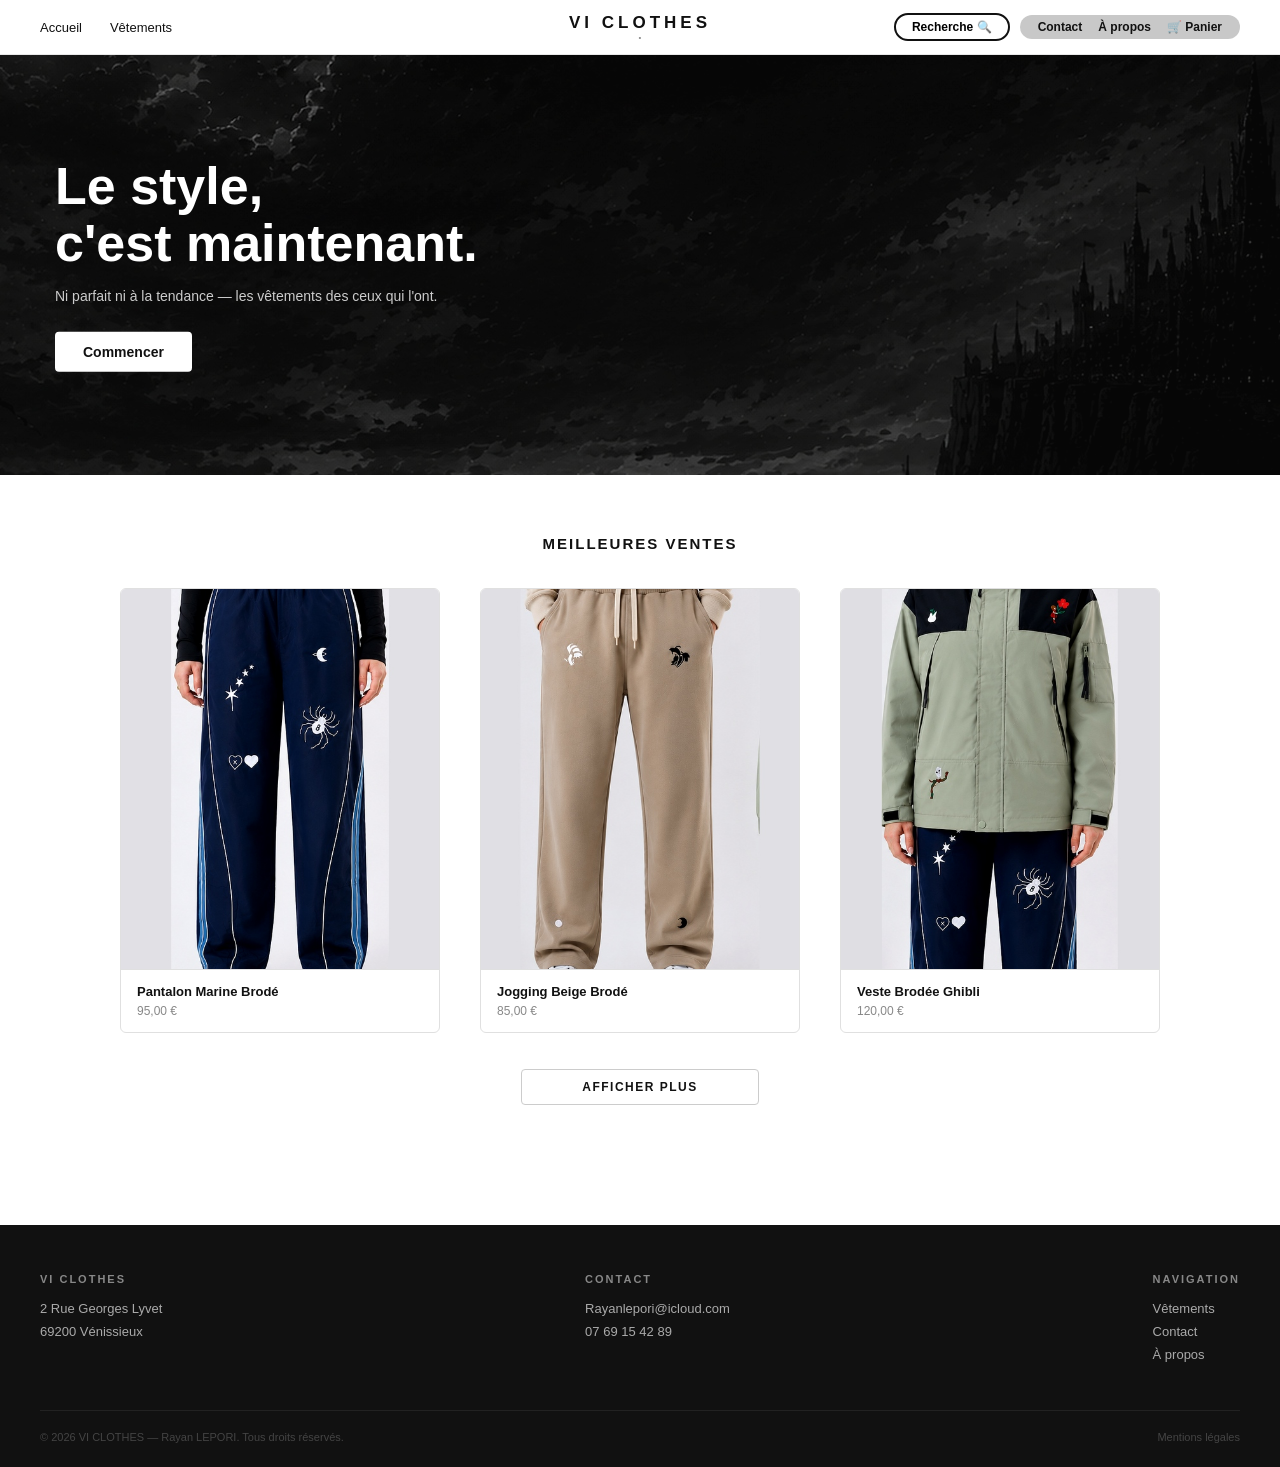
==== commit 39e215e4: "Add files via upload" ====
--- a/index.html
+++ b/index.html
@@ -4,34 +4,30 @@
     <meta charset="UTF-8">
     <meta name="viewport" content="width=device-width, initial-scale=1.0">
     <title>VI CLOTHES</title>
+    <link rel="stylesheet" href="commun.css">
     <link rel="stylesheet" href="accueil.css">
 </head>
 <body>
 
-    <!-- NAVBAR -->
     <nav>
         <div class="nav-gauche">
-            <a href="index.html" class="actif">Accueil</a>
+            <a href="index.html">Accueil</a>
             <a href="vetements.html">Vêtements</a>
         </div>
-
         <div class="nav-logo">
-            <p>VI CLOTHES</p>
-            <p>•</p>
+            <span class="logo-titre">VI CLOTHES</span>
+            <span class="logo-point">•</span>
         </div>
-
         <div class="nav-droite">
             <button class="btn-recherche">Recherche 🔍</button>
             <div class="nav-liens">
-                <a href="service.html">Service</a>
                 <a href="contact.html">Contact</a>
                 <a href="apropos.html">À propos</a>
-                <a href="panier.html">🛒 Panier <span id="panier-compteur"></span></a>
+                <a href="panier.html">🛒 Panier</a>
             </div>
         </div>
     </nav>
 
-    <!-- BANNIERE -->
     <div class="banniere">
         <img src="img/banniere.jpg" alt="Bannière VI CLOTHES">
         <div class="banniere-contenu">
@@ -41,7 +37,6 @@
         </div>
     </div>
 
-    <!-- MEILLEURES VENTES -->
     <div class="meilleures-ventes">
         <h2>Meilleures ventes</h2>
         <div class="grille-produits">
@@ -76,7 +71,6 @@
         </div>
     </div>
 
-    <!-- FOOTER -->
     <footer>
         <div class="footer-grille">
             <div class="footer-colonne">
@@ -94,7 +88,6 @@
                 <a href="vetements.html">Vêtements</a>
                 <a href="contact.html">Contact</a>
                 <a href="apropos.html">À propos</a>
-                <a href="panier.html">🛒 Panier <span id="panier-compteur"></span></a>
             </div>
         </div>
         <div class="footer-bas">
@@ -104,5 +97,6 @@
     </footer>
 
     <script src="panier.js"></script>
+
 </body>
 </html>
--- a/commun.css
+++ b/commun.css
@@ -0,0 +1,135 @@
+* {
+    margin: 0;
+    padding: 0;
+    box-sizing: border-box;
+}
+
+body {
+    font-family: Arial, sans-serif;
+    color: #111111;
+}
+
+a {
+    text-decoration: none;
+    color: #111111;
+}
+
+/* ===== NAVBAR ===== */
+nav {
+    background-color: #ffffff;
+    border-bottom: 1px solid #e8e8e8;
+    height: 55px;
+    display: grid;
+    grid-template-columns: 1fr auto 1fr;
+    align-items: center;
+    padding: 0 40px;
+    position: sticky;
+    top: 0;
+    z-index: 100;
+}
+
+.nav-gauche {
+    display: flex;
+    gap: 28px;
+}
+
+.nav-gauche a {
+    font-size: 13px;
+    font-weight: 400;
+}
+
+.nav-logo {
+    text-align: center;
+}
+
+.nav-logo .logo-titre {
+    font-size: 17px;
+    font-weight: bold;
+    letter-spacing: 4px;
+    display: block;
+}
+
+.nav-logo .logo-point {
+    font-size: 8px;
+    color: #888888;
+    display: block;
+}
+
+.nav-droite {
+    display: flex;
+    align-items: center;
+    justify-content: flex-end;
+    gap: 10px;
+}
+
+.btn-recherche {
+    border: 2px solid #111111;
+    border-radius: 20px;
+    padding: 5px 16px;
+    font-size: 12px;
+    font-weight: bold;
+    background: none;
+    cursor: pointer;
+}
+
+.nav-liens {
+    background-color: #c8c8c8;
+    border-radius: 20px;
+    padding: 5px 18px;
+    display: flex;
+    gap: 16px;
+    align-items: center;
+}
+
+.nav-liens a {
+    font-size: 12px;
+    font-weight: bold;
+}
+
+/* ===== FOOTER ===== */
+footer {
+    background-color: #111111;
+    color: #ffffff;
+    padding: 48px 40px 24px;
+    margin-top: 60px;
+}
+
+.footer-grille {
+    display: flex;
+    justify-content: space-between;
+    gap: 40px;
+    margin-bottom: 40px;
+}
+
+.footer-colonne h4 {
+    font-size: 11px;
+    font-weight: bold;
+    letter-spacing: 2px;
+    text-transform: uppercase;
+    color: #888888;
+    margin-bottom: 16px;
+}
+
+.footer-colonne p,
+.footer-colonne a {
+    font-size: 13px;
+    color: #aaaaaa;
+    display: block;
+    margin-bottom: 8px;
+}
+
+.footer-colonne a:hover {
+    color: #ffffff;
+}
+
+.footer-bas {
+    border-top: 1px solid #222222;
+    padding-top: 20px;
+    display: flex;
+    justify-content: space-between;
+}
+
+.footer-bas p {
+    font-size: 11px;
+    color: #444444;
+}
--- a/accueil.css
+++ b/accueil.css
@@ -1,56 +1,5 @@
-* { margin: 0; padding: 0; box-sizing: border-box; }
+body { background-color: #ffffff; }
 
-body { font-family: Arial, sans-serif; background-color: #ffffff; color: #111111; }
-
-a { text-decoration: none; color: #111111; }
-
-/* NAVBAR */
-nav {
-    background-color: #ffffff;
-    border-bottom: 1px solid #e8e8e8;
-    height: 55px;
-    display: grid;
-    grid-template-columns: 1fr auto 1fr;
-    align-items: center;
-    padding: 0 40px;
-    position: sticky;
-    top: 0;
-    z-index: 100;
-}
-
-.nav-gauche { display: flex; gap: 28px; align-items: center; }
-.nav-gauche a { font-size: 13px; font-weight: 400; }
-.nav-gauche a:hover { opacity: 0.6; }
-.nav-gauche a.actif { font-weight: 700; }
-
-.nav-logo { text-align: center; }
-.nav-logo p:first-child { font-size: 17px; font-weight: bold; letter-spacing: 4px; }
-.nav-logo p:last-child { font-size: 8px; color: #888888; }
-
-.nav-droite { display: flex; align-items: center; justify-content: flex-end; gap: 10px; }
-
-.btn-recherche {
-    border: 2px solid #111111;
-    border-radius: 20px;
-    padding: 5px 16px;
-    font-size: 12px;
-    font-weight: bold;
-    background: none;
-    cursor: pointer;
-    font-family: Arial, sans-serif;
-}
-
-.nav-liens {
-    background-color: #c8c8c8;
-    border-radius: 20px;
-    padding: 5px 18px;
-    display: flex;
-    gap: 16px;
-    align-items: center;
-}
-.nav-liens a { font-size: 12px; font-weight: bold; }
-
-/* BANNIERE */
 .banniere {
     width: 100%;
     height: 420px;
@@ -61,8 +10,10 @@
 
 .banniere img {
     position: absolute;
-    top: 0; left: 0;
-    width: 100%; height: 100%;
+    top: 0;
+    left: 0;
+    width: 100%;
+    height: 100%;
     object-fit: cover;
     opacity: 0.6;
 }
@@ -72,7 +23,6 @@
     top: 50%;
     left: 55px;
     transform: translateY(-50%);
-    z-index: 1;
 }
 
 .banniere-contenu h1 {
@@ -83,7 +33,11 @@
     margin-bottom: 16px;
 }
 
-.banniere-contenu p { font-size: 14px; color: #cccccc; margin-bottom: 28px; }
+.banniere-contenu p {
+    font-size: 14px;
+    color: #cccccc;
+    margin-bottom: 28px;
+}
 
 .btn-commander {
     display: inline-block;
@@ -95,8 +49,10 @@
     border-radius: 4px;
 }
 
-/* MEILLEURES VENTES */
-.meilleures-ventes { padding: 60px 40px; background-color: #ffffff; }
+.meilleures-ventes {
+    padding: 60px 40px;
+    background-color: #ffffff;
+}
 
 .meilleures-ventes h2 {
     text-align: center;
@@ -121,18 +77,37 @@
     border-radius: 6px;
     overflow: hidden;
     width: 320px;
-    cursor: pointer;
     color: #111111;
 }
 
-.carte-produit:hover { box-shadow: 0 4px 20px rgba(0,0,0,0.08); }
-.carte-produit img { width: 100%; height: 380px; object-fit: cover; display: block; }
+.carte-produit img {
+    width: 100%;
+    height: 380px;
+    object-fit: cover;
+    display: block;
+}
 
-.info-produit { padding: 14px 16px; border-top: 1px solid #e0e0e0; }
-.info-produit h3 { font-size: 13px; font-weight: bold; margin-bottom: 5px; }
-.info-produit p { font-size: 12px; color: #888888; }
+.info-produit {
+    padding: 14px 16px;
+    border-top: 1px solid #e0e0e0;
+}
 
-.voir-plus { text-align: center; margin-top: 36px; }
+.info-produit h3 {
+    font-size: 13px;
+    font-weight: bold;
+    margin-bottom: 5px;
+}
+
+.info-produit p {
+    font-size: 12px;
+    color: #888888;
+}
+
+.voir-plus {
+    text-align: center;
+    margin-top: 36px;
+}
+
 .voir-plus a {
     display: inline-block;
     border: 1px solid #cccccc;
@@ -143,24 +118,3 @@
     text-transform: uppercase;
     border-radius: 4px;
 }
-
-/* FOOTER */
-footer { background-color: #111111; color: #ffffff; padding: 48px 40px 24px; }
-
-.footer-grille { display: flex; justify-content: space-between; gap: 40px; margin-bottom: 40px; }
-
-.footer-colonne h4 {
-    font-size: 11px;
-    font-weight: bold;
-    letter-spacing: 2px;
-    text-transform: uppercase;
-    color: #888888;
-    margin-bottom: 16px;
-}
-
-.footer-colonne p,
-.footer-colonne a { font-size: 13px; color: #aaaaaa; display: block; margin-bottom: 8px; }
-.footer-colonne a:hover { color: #ffffff; }
-
-.footer-bas { border-top: 1px solid #222222; padding-top: 20px; display: flex; justify-content: space-between; }
-.footer-bas p { font-size: 11px; color: #444444; }
